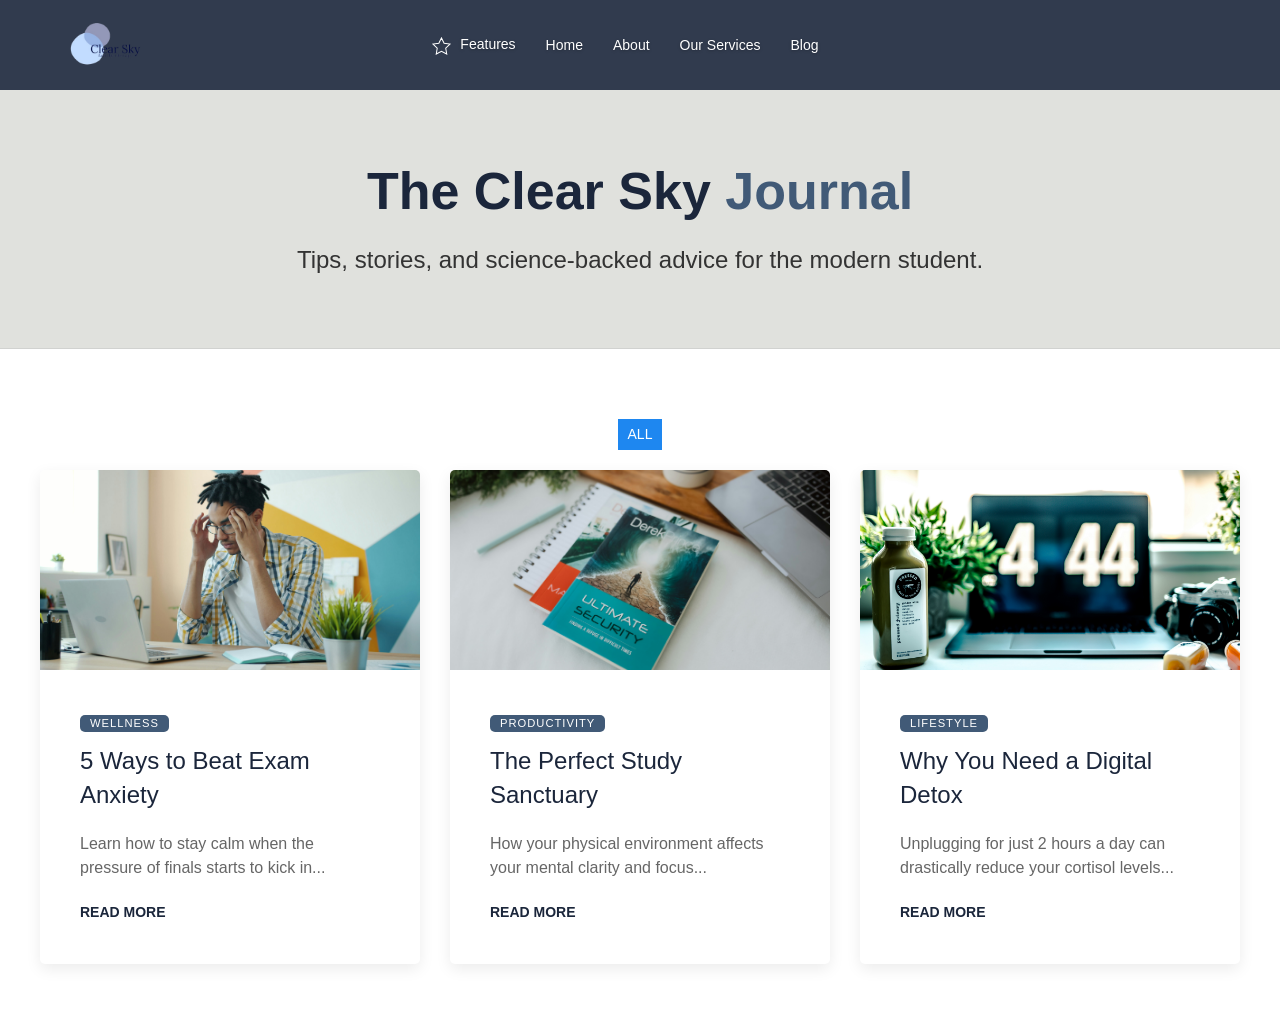
==== Blog.html @ 65348a12 "Starting Github" ====
<!DOCTYPE html>
<html>

<head>
    <meta charset="utf-8">
    <meta name="viewport" content="width=device-width, initial-scale=1">
    <title>Our Services Page</title>
    <link rel="stylesheet" href="css/uikit.min.css">
    <style>
        /* 1. Remove the background and the border/shadow from the navbar */
        .uk-navbar-container {
            background: rgba(27, 38, 59, 0.9) !important;
            box-shadow: none !important;
            border: none !important;
        }

        /* 2. Ensure the links are white so they show up on your Gray-Blue image */
        .uk-navbar-nav>li>a,
        .uk-navbar-item,
        .uk-navbar-item a,
        .uk-logo {
            color: #FFFFFF !important;
            /* Pure white */
            text-shadow: 0 1px 3px rgba(0, 0, 0, 0.3);
            /* Makes text pop against the image */
        }

        /* Ensure icons are also white */
        .uk-icon {
            color: #FFFFFF !important;
        }

        /* 3. Optional: Add a background ONLY when you scroll down (Sticky mode) */
        .uk-navbar-sticky {
            background: rgba(27, 38, 59, 0.8) !important;
            /* Semi-transparent Navy */
            backdrop-filter: blur(8px);
            /* Modern frosted glass effect */
        }

        /* 1. The Background of the sidebar */
        .uk-offcanvas-bar {
            background: #1B263B !important;
            /* Your Deep Navy */
            padding: 40px 30px;
            box-shadow: 5px 0 15px rgba(0, 0, 0, 0.2);
        }

        /* 2. The Navigation Links */
        .uk-offcanvas-bar .uk-nav-default>li>a {
            color: #E0E1DD !important;
            /* Your Ice Blue */
            font-size: 1.1rem;
            font-weight: 500;
            transition: 0.3s ease;
            padding: 10px 0;
        }

        /* 3. The Hover & Active State */
        .uk-offcanvas-bar .uk-nav-default>li>a:hover,
        .uk-offcanvas-bar .uk-nav-default>li.uk-active>a {
            color: #FFFFFF !important;
            padding-left: 10px;
            /* Subtle slide effect on hover */
        }

        /* 4. The Close Button (X icon) */
        .uk-offcanvas-close {
            color: #E0E1DD !important;
            top: 20px;
            right: 20px;
        }

        /* 5. The Divider (If you use headers in your menu) */
        .uk-offcanvas-bar .uk-nav-header {
            color: rgba(224, 225, 222, 0.5) !important;
            text-transform: uppercase;
            letter-spacing: 2px;
            font-size: 0.8rem;
            border-bottom: 1px solid rgba(224, 225, 222, 0.1);
            margin-bottom: 15px;
        }

        .uk-navbar-container {
            .uk-navbar-container {
                position: relative;
                z-index: 999;
                /* This pushes the navbar to the front */
                background: transparent !important;
                /* Optional: makes the background show through the navbar */
            }
        }

        .uk-card-media-top img {
            transition: transform 0.5s ease;
        }

        .uk-card:hover .uk-card-media-top img {
            transform: scale(1.1);
            /* Subtle zoom when hovering the card */
        }

        .uk-label {
            border-radius: 5px;
            text-transform: uppercase;
            font-size: 0.7rem;
            letter-spacing: 1px;
        }
    </style>



</head>

<body>
    <div uk-sticky="sel-target: .uk-navbar-container; cls-active: uk-navbar-sticky">

        <nav class="uk-navbar-container">
            <div uk-navbar>

                <div class="uk-navbar-left">

                    <a class="uk-navbar-item uk-logo" href="#" aria-label="Back to Home">
                        <div class="uk-navbar-left">
                            <a class="uk-navbar-item uk-logo" href="Home.html">

                                <img src="Images/Clear_Sky-removebg-preview.png" alt="Company Name Logo"
                                    style="height: 90px; width: auto;">

                            </a>
                        </div>
                    </a>

                </div>

                <div class="uk-navbar-center uk-visible@m">
                    <div class="uk-navbar-item">
                        <a href="#" uk-toggle="target: #my-sidebar">
                            <span class="uk-icon uk-margin-xsmall-right" uk-icon="icon: star"></span>
                            Features
                        </a>
                    </div>

                    <div class="uk-navbar-item">
                        <a href="Home.html">Home</a>
                    </div>

                    <div class="uk-navbar-item">
                        <div> <a href="About.html">About</a></div>
                    </div>
                    <div class="uk-navbar-item">
                        <div>
                            <a href="Home.html#our-services" uk-scroll>Our Services</a>
                        </div>
                    </div>
                    <div class="uk-navbar-item">
                        <a href="Blog.html">Blog</a>
                    </div>
                    <div></div>
                </div>
                <!-- Mobile toggle -->
                <div class="uk-navbar-right">
                    <a class="uk-navbar-toggle uk-hidden@m" uk-toggle="target: #offcanvas-nav">
                        <span uk-navbar-toggle-icon></span>
                    </a>

                </div>


            </div>
    </div>

    <div id="offcanvas-nav" uk-offcanvas>
        <div class="uk-offcanvas-bar">
            <ul class="uk-nav uk-nav-default">
                <li><a href="#" uk-toggle="target: #my-sidebar"><span class="uk-icon uk-margin-xsmall-right"
                            uk-icon="icon: star"></span>Features</a></li>
                <li><a href="Home.html">Home</a></li>
                <li><a href="About.html">About</a></li>
                <li><a href="Home.html#our-services" uk-scroll>Our Services</a></li>
                <li><a href="Blog.html">Blog</a></li>
            </ul>
        </div>
    </div>


    <div class="uk-section uk-section-muted uk-flex uk-flex-middle"
        style="background: #E0E1DD; border-bottom: 1px solid #d1d2d0;">
        <div class="uk-container uk-text-center">
            <h1 class="uk-heading-small" style="color: #1B263B; font-weight: 800;">The Clear Sky <span
                    style="color: #415A77;">Journal</span></h1>
            <p class="uk-text-lead">Tips, stories, and science-backed advice for the modern student.</p>
        </div>
    </div>

    <div class="uk-section uk-section-default">
        <div class="uk-container">

            <ul class="uk-subnav uk-subnav-pill uk-flex-center" uk-margin>
                <li class="uk-active"><a href="#">All</a></li>

            </ul>

            <div class="uk-grid-medium uk-child-width-1-3@m uk-grid-match" uk-grid
                uk-scrollspy="cls: uk-animation-slide-bottom-small; target: .uk-card; delay: 200">

                <div>
                    <div class="uk-card uk-card-default uk-border-rounded uk-card-hover uk-overflow-hidden">
                        <div class="uk-card-media-top">
                            <img src="Images/Exam.jpg" alt="Stress relief"
                                style="height: 200px; width: 100%; object-fit: cover;">
                        </div>
                        <div class="uk-card-body">
                            <span class="uk-label" style="background: #415A77;">Wellness</span>
                            <h3 class="uk-card-title uk-margin-small-top" style="color: #1B263B;">5 Ways to Beat Exam
                                Anxiety</h3>
                            <p>Learn how to stay calm when the pressure of finals starts to kick in...</p>
                            <a href="post-detail.html" class="uk-button uk-button-text"
                                style="color: #1B263B; font-weight: 600;">Read More</a>
                        </div>
                    </div>
                </div>

                <div>
                    <div class="uk-card uk-card-default uk-border-rounded uk-card-hover uk-overflow-hidden">
                        <div class="uk-card-media-top">
                            <img src="Images/study.jpg" alt="Study space"
                                style="height: 200px; width: 100%; object-fit: cover;">
                        </div>
                        <div class="uk-card-body">
                            <span class="uk-label" style="background: #415A77;">Productivity</span>
                            <h3 class="uk-card-title uk-margin-small-top" style="color: #1B263B;">The Perfect Study
                                Sanctuary</h3>
                            <p>How your physical environment affects your mental clarity and focus...</p>
                            <a href="study-sanctuary.html" class="uk-button uk-button-text"
                                style="color: #1B263B; font-weight: 600;">Read
                                More</a>
                        </div>
                    </div>
                </div>

                <div>
                    <div class="uk-card uk-card-default uk-border-rounded uk-card-hover uk-overflow-hidden">
                        <div class="uk-card-media-top">
                            <img src="Images/Digital.jpg" alt="Digital detox"
                                style="height: 200px; width: 100%; object-fit: cover;">
                        </div>
                        <div class="uk-card-body">
                            <span class="uk-label" style="background: #415A77;">Lifestyle</span>
                            <h3 class="uk-card-title uk-margin-small-top" style="color: #1B263B;">Why You Need a Digital
                                Detox</h3>
                            <p>Unplugging for just 2 hours a day can drastically reduce your cortisol levels...</p>
                            <a href="digital-detox.html" class="uk-button uk-button-text"
                                style="color: #1B263B; font-weight: 600;">Read
                                More</a>
                        </div>
                    </div>
                </div>

            </div>


        </div>
    </div>


















    <div id="my-sidebar" uk-offcanvas="mode: push; overlay: true">
        <div class="uk-offcanvas-bar">

            <button class="uk-offcanvas-close" type="button" uk-close></button>

            <ul class="uk-nav uk-nav-default">
                <li class="uk-nav-header">Mental Health Resources</li>
                <li><a href="#"><span class="uk-margin-small-right" uk-icon="icon: heart"></span> Therapy</a></li>
                <li><a href="#"><span class="uk-margin-small-right" uk-icon="icon: users"></span> Support Groups</a>
                </li>
                <li><a href="#"><span class="uk-margin-small-right" uk-icon="icon: info"></span>About</a></li>
                <li><a href="#"><span class="uk-margin-small-right" uk-icon="icon: lifesaver"></span>Our Service</a>
                </li>
                <li><a href="#"><span class="uk-margin-small-right" uk-icon="icon: receiver"></span>Contact Us</a></li>

                </li>
                <li class="uk-nav-divider"></li>
                <li><a href="#">Emergency Contact</a></li>
            </ul>

        </div>
    </div>






    <script src="js/uikit.min.js"></script>
    <script src="js/uikit-icons.min.js"></script>
</body>

</html>
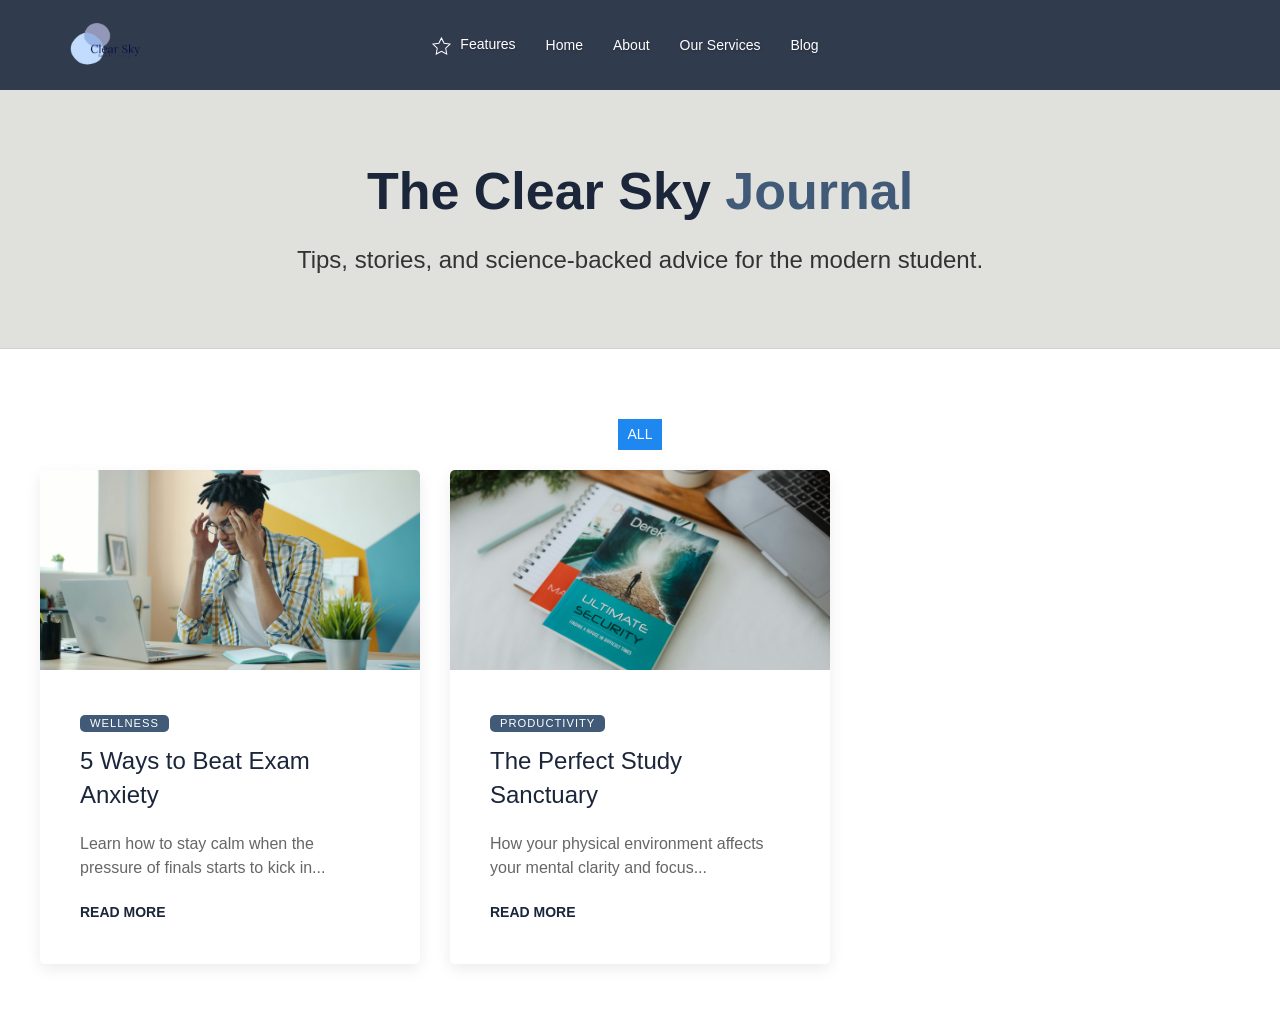
==== commit 34de9a97: "Commented position of navbar  icons" ====
--- a/Blog.html
+++ b/Blog.html
@@ -6,12 +6,17 @@
     <meta name="viewport" content="width=device-width, initial-scale=1">
     <title>Our Services Page</title>
     <link rel="stylesheet" href="css/uikit.min.css">
+    <link rel="icon" type="image/x-icon" href="Images/Clear_Sky-removebg-preview.png" />
     <style>
         /* 1. Remove the background and the border/shadow from the navbar */
         .uk-navbar-container {
             background: rgba(27, 38, 59, 0.9) !important;
             box-shadow: none !important;
             border: none !important;
+        }
+
+        .uk-navbar-right {
+            margin-right: 10px;
         }
 
         /* 2. Ensure the links are white so they show up on your Gray-Blue image */
